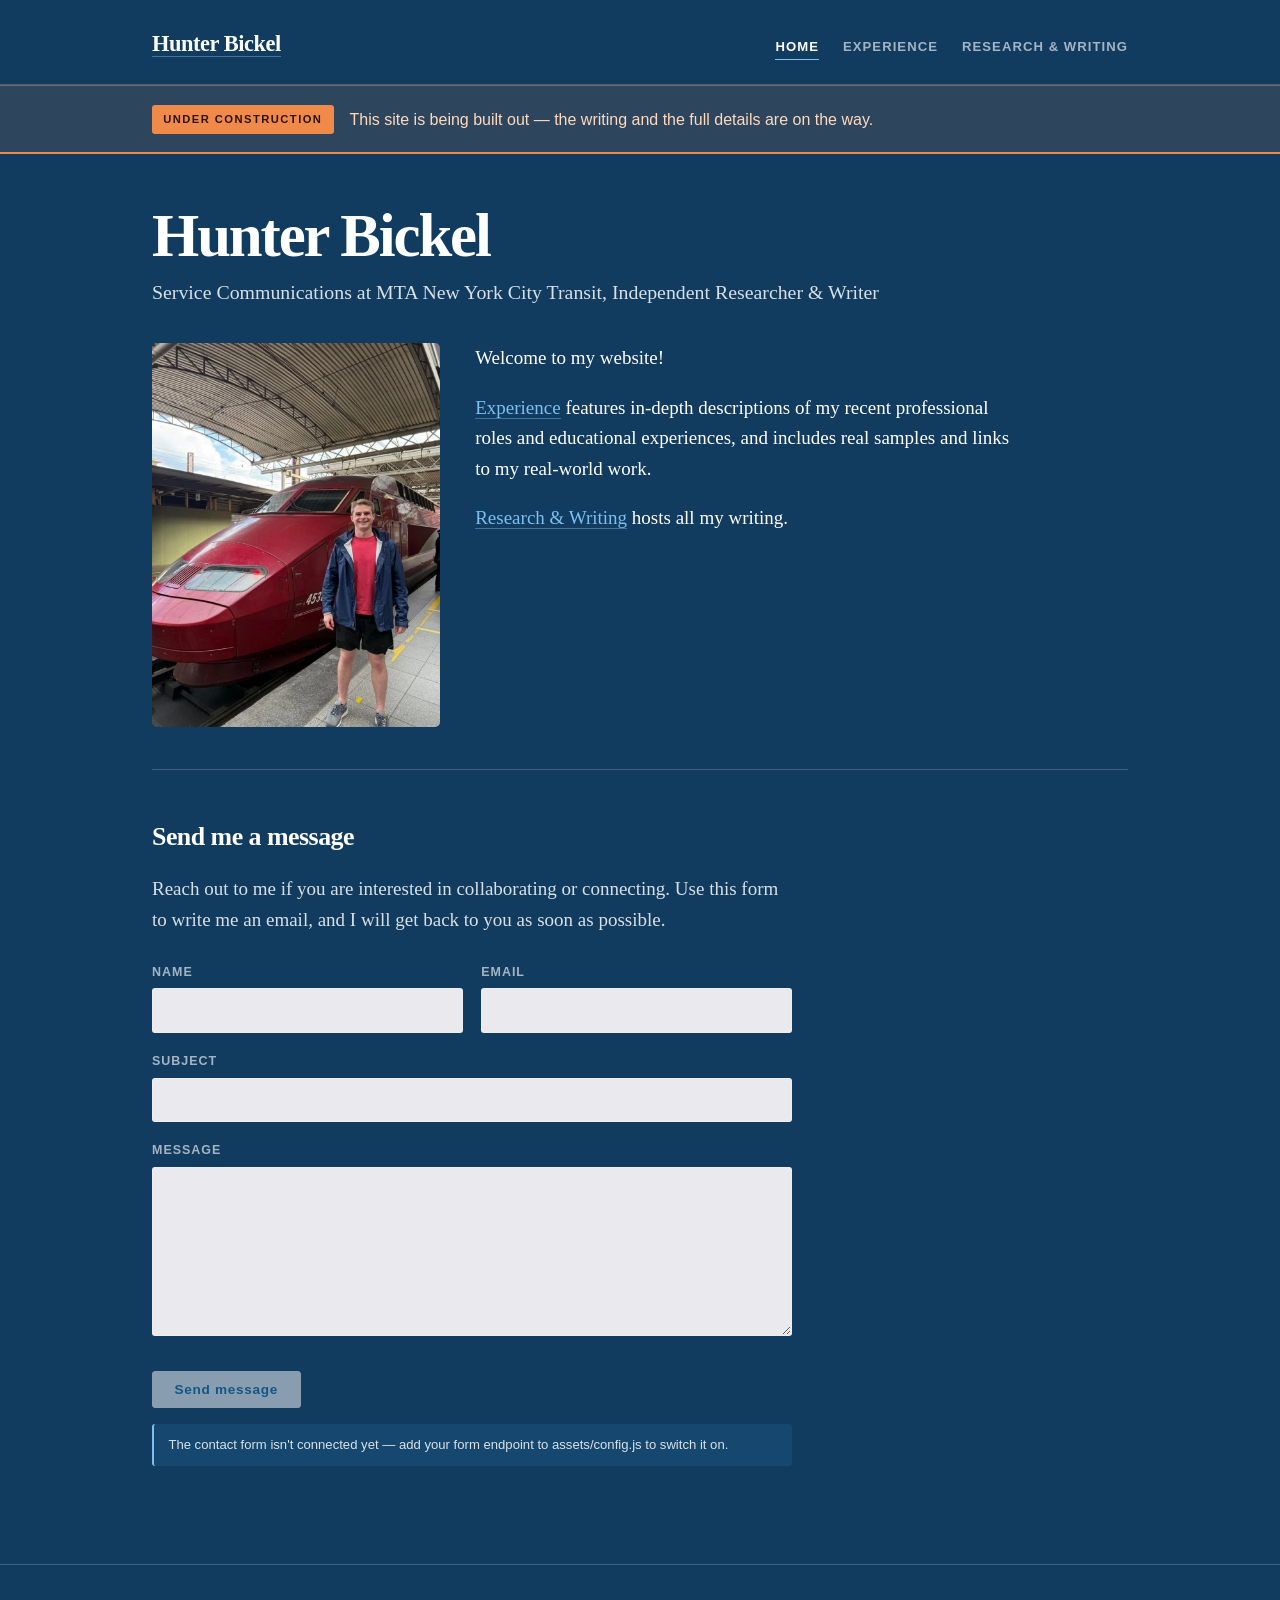
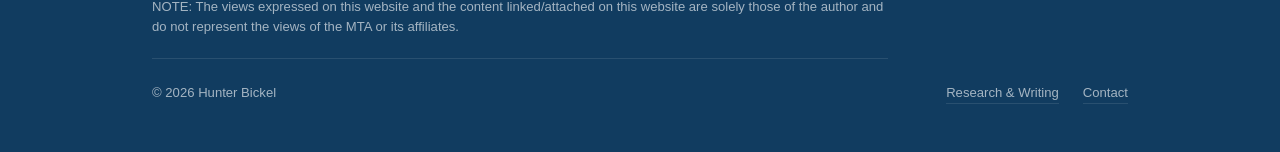
==== index.html @ 9794e2a2 "A row per filter axis The bar was one flat wrapping row with the two groups dissolved by display:con" ====
<!doctype html>
<html lang="en">
<head>
<meta charset="utf-8">
<meta name="viewport" content="width=device-width, initial-scale=1">
<meta name="robots" content="noindex, nofollow, noarchive, nosnippet, noimageindex, max-snippet:0, max-image-preview:none">
<title>Hunter Bickel</title>
<meta name="description" content="Hunter Bickel — Service Communications at MTA New York City Transit, and independent research and writing on mass transit planning and policy.">
<link rel="stylesheet" href="assets/style.css?v=c764b798">
<link rel="icon" type="image/png" sizes="32x32" href="assets/icons/favicon-32.png">
<link rel="icon" type="image/png" sizes="16x16" href="assets/icons/favicon-16.png">
<link rel="apple-touch-icon" sizes="180x180" href="assets/icons/apple-touch-icon.png">
<link rel="manifest" href="site.webmanifest">
<meta name="theme-color" content="#113c60">
</head>
<body>
<a class="skip" href="#main">Skip to content</a>

<header class="masthead">
  <div class="wrap masthead__inner">
    <p class="masthead__name"><a href="index.html">Hunter Bickel</a></p>
    <nav class="nav" aria-label="Primary">
      <a href="index.html" aria-current="page">Home</a>
      <a href="work.html">Experience</a>
      <a href="writing.html">Research &amp; Writing</a>
    </nav>
  </div>
</header>

<div class="construction" role="status">
  <div class="wrap construction__inner">
    <span class="construction__tag">Under construction</span>
    <span class="construction__msg">This site is being built out &mdash; the writing and the full details are on the way.</span>
  </div>
</div>

<main id="main">
  <div class="wrap">

    <div class="page-head">
      <h1>Hunter Bickel</h1>
      <p class="dek">Service Communications at MTA New York City Transit, Independent Researcher &amp; Writer</p>
    </div>

    <div class="about">
      <div class="about__top">
        <figure class="about__portrait">
          <img src="assets/images/about/thalys.jpg"
               alt="Hunter Bickel on a station platform beside a Thalys high-speed trainset"
               loading="lazy" decoding="async" width="900" height="1200">
        </figure>

        <div class="prose">
          <p>
            Welcome to my website!
          </p>

          <p>
            <a href="work.html">Experience</a> features in-depth descriptions of my recent
            professional roles and educational experiences, and includes real samples and
            links to my real-world work.
          </p>

          <p>
            <a href="writing.html">Research &amp; Writing</a> hosts all my writing.
          </p>
        </div>
      </div>

      <hr class="about__rule">

      <h2 id="contact">Send me a message</h2>
      <p class="prose" style="color:var(--ink-soft)">
        Reach out to me if you are interested in collaborating or connecting. Use this form
        to write me an email, and I will get back to you as soon as possible.
      </p>

      <form class="form form--paired" id="contact-form" novalidate>
        <div class="field-pair">
          <div class="field">
            <label for="cf-name">Name</label>
            <input type="text" id="cf-name" name="name" autocomplete="name" required>
          </div>
          <div class="field">
            <label for="cf-email">Email</label>
            <input type="email" id="cf-email" name="email" autocomplete="email" required>
          </div>
        </div>
        <div class="field">
          <label for="cf-subject">Subject</label>
          <input type="text" id="cf-subject" name="subject" required>
        </div>
        <div class="field">
          <label for="cf-body">Message</label>
          <textarea id="cf-body" name="message" rows="7" required></textarea>
        </div>

        <!-- honeypot: real people never fill this in -->
        <div class="hp" aria-hidden="true">
          <label for="cf-company">Company</label>
          <input type="text" id="cf-company" name="_gotcha" tabindex="-1" autocomplete="off">
        </div>

        <div class="btn-row">
          <button class="btn" type="submit" id="cf-submit">Send message</button>
        </div>

        <p class="form-status" id="cf-status" hidden></p>
      </form>
    </div>

  </div>
</main>

<footer class="footer">
  <div class="wrap">
    <p class="disclaimer">
      NOTE: The views expressed on this website and the content linked/attached on this
      website are solely those of the author and do not represent the views of the MTA or
      its affiliates.
    </p>
  </div>
  <div class="wrap footer__inner">
    <span>&copy; <span id="year">2026</span> Hunter Bickel</span>
    <span class="spacer"></span>
    <a href="writing.html">Research &amp; Writing</a>
    <a href="#contact">Contact</a>
  </div>
</footer>

<script src="assets/config.js?v=fd3c5c4c"></script>
<script src="assets/site.js?v=ba39a8e4"></script>
<script src="assets/contact.js?v=5a6a25f2"></script>
</body>
</html>
---- assets/style.css ----
/* ---------------------------------------------------------------
   Hunter Bickel — personal site
   Zero-dependency stylesheet. No external fonts or assets.

   Palette lifted from htbickel.squarespace.com:
     --navy  #113c60  siteBackgroundColor / "black"
     --blue  #1470af  darkAccent  (buttons, active states)
     --grey  #697178  accent      (strokes, secondary on light fills)
     --light #eaeaee  lightAccent (form/panel fills)
     white   #ffffff  body text and links

   The Squarespace site set headings in PT Serif; this one deliberately
   does not — the palette was adopted, the typeface was not.

   Links are white with an underline, matching the Squarespace site:
   #1470af on #113c60 is only 2.15:1, far below the 4.5:1 needed for
   body text, so the accent is used for buttons and rules instead.
   --------------------------------------------------------------- */

:root {
  /* exact values from the Squarespace theme */
  --navy:   #113c60;
  --blue:   #1470af;
  --grey:   #697178;
  --light:  #eaeaee;

  /* roles */
  --paper:      var(--navy);
  --paper-2:    #16476f;
  --ink:        #ffffff;
  --ink-soft:   rgba(255,255,255,0.84);
  --muted:      rgba(255,255,255,0.62);
  --rule:       rgba(255,255,255,0.20);
  --rule-soft:  rgba(255,255,255,0.10);
  --accent:     #7cc0ef;
  --accent-dim: var(--blue);
  --focus:      #9ad2f7;

  /* the one warm accent, used only for the construction notice */
  --warn:       #f08a4b;
  --warn-text:  #ffd9bd;

  /* links sit blue and cool to grey on hover */
  --link-hover: #aab6c2;

  --serif: "Iowan Old Style", "Palatino Linotype", Palatino, "Book Antiqua", Georgia, serif;
  --sans:  -apple-system, BlinkMacSystemFont, "Segoe UI", Roboto, Helvetica, Arial, sans-serif;
  --mono:  ui-monospace, SFMono-Regular, "SF Mono", Menlo, Consolas, monospace;

  /* Type scale. The site had drifted into six near-identical sizes doing one
     job — 0.68/0.72/0.74/0.76/0.78rem all reading as "small uppercase label",
     and 0.78/0.82/0.85/0.86/0.88rem all reading as "small grey note". These
     tokens collapse each of those into one value so new rules have something
     to reach for instead of inventing another. */
  --fs-tag:    0.70rem;   /* pills: category, coming-soon, to-write, banner */
  --fs-label:  0.78rem;   /* form labels, post dates */
  --fs-nav:    0.82rem;   /* masthead navigation */
  --fs-tab:    0.98rem;   /* section tabs and section labels */
  --fs-meta:   0.82rem;   /* captions, footer, hints, timestamps */
  --fs-ui:     0.92rem;   /* chips, org names, notices, status lines */
  --fs-ui-lg:  1rem;      /* ledes, city descriptions, banner message */

  --track-tag:   0.13em;  /* small caps need the width to stay legible */
  --track-label: 0.08em;
  --track-tab:   0.12em;

  /* 36rem measured out at 53 characters a line, under the comfortable
     60-75 range. The journal was widened to 40rem for exactly this reason
     and the articles were left behind; both now sit at ~64. */
  --measure: 40rem;
  --entry-measure: 46rem;  /* the shared right edge inside a Work/Education entry */
  --wide:    64rem;   /* page shell — 52rem left ~40% of a laptop screen empty */
}

*, *::before, *::after { box-sizing: border-box; }

html { -webkit-text-size-adjust: 100%; }

body {
  margin: 0;
  background: var(--paper);
  color: var(--ink);
  font-family: var(--serif);
  font-size: 19px;
  line-height: 1.62;
  text-rendering: optimizeLegibility;
  -webkit-font-smoothing: antialiased;
}

/* ---------- layout ---------- */

.wrap      { width: 100%; max-width: var(--wide); margin: 0 auto; padding: 0 1.5rem; }
/* --measure is the text column itself, so the reading wrapper has to add its
   own gutters on top or the padding eats into the measure — that is what left
   articles at 60 characters where the journal ran 64. */
.wrap--read{ max-width: calc(var(--measure) + 3rem); }

main { padding-bottom: 5rem; }

/* ---------- masthead ---------- */

.masthead {
  border-bottom: 1px solid var(--rule);
  background: var(--paper);
}
.masthead__inner {
  display: flex;
  flex-wrap: wrap;
  align-items: baseline;
  gap: 0.5rem 2rem;
  padding-top: 1.6rem;
  padding-bottom: 1.4rem;
}
.masthead__name {
  font-size: 1.4rem;
  font-weight: 700;
  letter-spacing: -0.02em;
  margin: 0;
  white-space: nowrap;
}
.masthead__name a { color: var(--ink); text-decoration: none; }
.masthead__name a:hover { color: var(--link-hover); }

.nav { display: flex; flex-wrap: wrap; gap: 1.5rem; margin-left: auto; }
.nav a {
  font-family: var(--sans);
  font-size: var(--fs-nav);
  font-weight: 600;
  letter-spacing: var(--track-label);
  text-transform: uppercase;
  color: var(--muted);
  text-decoration: none;
  padding-bottom: 2px;
  border-bottom: 1.5px solid transparent;
  white-space: nowrap;
}
.nav a:hover { color: var(--ink); }
.nav a[aria-current="page"] { color: var(--ink); border-bottom-color: var(--accent); }

/* ---------- under-construction notice ---------- */

/* Amber reads as a caution stripe against the navy and is the one warm
   note on the site, so the banner separates itself from the masthead. */
.construction {
  background: rgba(240, 138, 75, 0.13);
  border-top: 1px solid rgba(240, 138, 75, 0.45);
  border-bottom: 2px solid var(--warn);
}
.construction__inner {
  display: flex;
  flex-wrap: wrap;
  align-items: center;
  gap: 0.6rem 1rem;
  padding-top: 1.15rem;
  padding-bottom: 1.15rem;
}
.construction__tag {
  font-family: var(--sans);
  font-size: var(--fs-tag);
  font-weight: 700;
  letter-spacing: var(--track-tag);
  text-transform: uppercase;
  color: #2a1405;
  background: var(--warn);
  border-radius: 3px;
  padding: 0.34rem 0.7rem;
  white-space: nowrap;
}
.construction__msg {
  font-family: var(--sans);
  font-size: var(--fs-ui-lg);
  font-weight: 500;
  line-height: 1.45;
  color: var(--warn-text);
}

@media (max-width: 33rem) {
  .construction__msg { font-size: var(--fs-ui); }
}

/* ---------- page head ---------- */

.page-head { padding: 3.2rem 0 2.2rem; }
.page-head h1 {
  font-size: clamp(2.5rem, 6.5vw, 3.8rem);
  line-height: 1.02;
  letter-spacing: -0.035em;
  margin: 0 0 0.7rem;
  font-weight: 700;
}

/* Article pages sit in the narrow reading column, so their (much longer)
   titles run a size down — 3.8rem in a 34rem measure wraps to five lines. */
.wrap--read .page-head h1 {
  font-size: clamp(2rem, 5vw, 2.7rem);
  line-height: 1.08;
  letter-spacing: -0.03em;
}

/* Upright, not italic. A full sentence in italic is a lot of slant to read,
   and italic already carries the titles of works elsewhere on the site — the
   report title on Work & Education, publication names inside the articles —
   so spending it here blunted that signal. */
.page-head .dek {
  font-family: var(--serif);
  font-size: 1.24rem;
  line-height: 1.5;
  color: var(--ink-soft);
  margin: 0;
  max-width: 52rem;
}

/* ---------- about ---------- */

/* The split lasts only as long as there is text to sit beside. Running it
   down the whole page left 613px of empty column under the photograph —
   the bio is three sentences and the form is 635px tall, so the two sides
   were never going to meet. The portrait pairs with the bio; the contact
   section then has the full width to itself. */
.about__top {
  display: grid;
  grid-template-columns: 18rem 1fr;
  gap: 2.2rem;
  align-items: start;
}
.about__portrait { margin: 0; }
.about__portrait img {
  display: block;
  width: 100%;
  height: auto;
  border-radius: 5px;
  background: var(--paper-2);
}
.about__top .prose { max-width: 34rem; }
.about__top .prose p:last-child { margin-bottom: 0; }

.about__rule {
  border: 0;
  border-top: 1px solid var(--rule);
  margin: 2.6rem 0 2.2rem;
}

/* Name and email are short and belong together, so pairing them takes
   roughly a third off the height of the form. */
/* the form keeps the site's reading measure, set on .form further down */
.form--paired .field-pair {
  display: grid;
  grid-template-columns: 1fr 1fr;
  gap: 0 1.15rem;
}

@media (max-width: 44rem) {
  .about__top { grid-template-columns: 1fr; gap: 1.4rem; }
  .about__portrait { max-width: 16rem; }
  .form--paired .field-pair { grid-template-columns: 1fr; }
}

/* ---------- tabbed sections ---------- */

.tabs__list {
  display: flex;
  flex-wrap: wrap;
  gap: 0.3rem;
  margin: 0 0 2.2rem;
  padding: 0;
  border-bottom: 2px solid var(--accent);
}
.tabs__tab {
  font-family: var(--sans);
  font-size: var(--fs-tab);
  font-weight: 700;
  letter-spacing: var(--track-tab);
  text-transform: uppercase;
  color: var(--muted);
  background: rgba(255, 255, 255, 0.04);
  border: 1px solid var(--rule);
  border-bottom: 0;
  border-radius: 6px 6px 0 0;
  padding: 0.6rem 1.15rem;
  margin-bottom: -2px;      /* sit on the rule, not above it */
  cursor: pointer;
}
.tabs__tab:hover { color: var(--ink); background: rgba(255, 255, 255, 0.08); }
.tabs__tab[aria-selected="true"] {
  color: var(--navy);
  background: var(--accent);
  border-color: var(--accent);
}
.tabs__tab:focus-visible { outline: 2px solid var(--focus); outline-offset: 2px; }

/* The panel's own section label is redundant once its tab names it. */
.tabs__panel > .section-label { display: none; }

@media (max-width: 30rem) {
  .tabs__tab { font-size: var(--fs-ui); padding: 0.5rem 0.7rem; }
}


/* ---------- outbound links ---------- */

/* A link that opens a new tab should say so before it is clicked. The
   marker is hidden from assistive tech, which announces the new-tab
   behaviour separately. */
.prose a[target="_blank"]::after,
.post__body a[target="_blank"]::after,
.entry__note a[target="_blank"]::after {
  content: "\2197";
  display: inline-block;
  margin-left: 0.18em;
  font-size: 0.8em;
  line-height: 1;
  vertical-align: 0.15em;
  opacity: 0.65;
}
a.btn[target="_blank"]::after { content: none; }

/* ---------- line breaking ---------- */

/* Headings balance across their lines rather than leaving one stray word
   on the last; body text avoids a single-word final line. Both degrade to
   ordinary wrapping where unsupported, so nothing breaks. */
h1, h2, h3, h4,
.page-head h1,
.post__title, .piece__title, .entry__org, .entry__sub,
.section-label, .tabs__tab, .orglist__name, .notice__msg, .construction__msg {
  text-wrap: balance;
}

/* These fill the line rather than balancing: balance was breaking the dek
   early and splitting "Urban Planning" across lines in the entry title. */
.page-head .dek, .entry__role { text-wrap: pretty; }

p, li, figcaption,
.prose p, .post__body p, .entry__note, .entry__meta,
.piece__dek, .citycard__text, .orglist__desc, .disclaimer, .samples__caption {
  text-wrap: pretty;
}

/* A last resort for the two worst cases balance cannot help: keep short
   trailing words attached to what precedes them. */
.post__title, .piece__title { hyphens: none; }

/* ---------- typography ---------- */

h2 {
  font-size: 1.62rem;
  font-weight: 700;
  letter-spacing: -0.02em;
  margin: 2.9rem 0 1rem;
}
h3 { font-size: 1.2rem; font-weight: 700; letter-spacing: -0.01em; margin: 2.1rem 0 0.5rem; }

/* ---------- article & journal heading scale ----------
   The subsection head used to be 1.13x the body text under it, which is not
   enough to read as a heading at all. Sections now carry a rule above them,
   so the shape of a long piece is visible while scrolling, and each level
   steps clearly down from the one above.

   Scoped to prose deliberately: the bare h2 above still serves the contact
   heading on About, which should not get a rule.

   Articles and journal entries run one tag apart — an article section is h2,
   a journal section is h3 — because a journal entry's own title is an h3 at
   1.8rem and its sections have to sit below that. Same devices, own scale. */

.prose h2 {
  font-size: 2.25rem;          /* 36px — 1.89x the 19px body */
  letter-spacing: -0.03em;
  line-height: 1.14;
  margin: 3.4rem 0 1rem;
  padding-top: 1.4rem;
  border-top: 1px solid var(--rule);
}
.prose h3 {
  font-size: 1.6rem;           /* 25.6px — 1.35x body */
  letter-spacing: -0.02em;
  margin: 2.5rem 0 0.55rem;
}
.prose h4 {
  font-size: 1.3rem;           /* 20.8px, italic so it never competes */
  font-weight: 700;
  font-style: italic;
  letter-spacing: -0.01em;
  margin: 2.1rem 0 0.45rem;
}

/* A journal entry is titled by a 1.8rem .post__title inside a feed, so its
   sections have to sit under that ceiling rather than match an article's. */
.post__body h3 {
  font-size: 1.62rem;          /* 25.9px — clear of the 28.8px entry title */
  letter-spacing: -0.02em;
  margin: 3rem 0 0.8rem;
  padding-top: 1.3rem;
  border-top: 1px solid var(--rule);
}
.post__body h4 {
  font-size: 1.3rem;
  font-weight: 700;
  font-style: italic;
  letter-spacing: -0.01em;
  margin: 2.1rem 0 0.45rem;
}

/* the first head in a piece has the page furniture above it already */
.prose > h2:first-child,
.post__body > h3:first-child { margin-top: 0; padding-top: 0; border-top: 0; }

p { margin: 0 0 1.15rem; }

a { color: var(--accent); text-decoration: none; border-bottom: 1px solid rgba(124,192,239,0.42); }
a:hover { color: var(--link-hover); border-bottom-color: var(--link-hover); }

:focus-visible { outline: 2px solid var(--focus); outline-offset: 3px; border-radius: 2px; }

.prose { max-width: var(--measure); }
.prose ul, .prose ol { margin: 0 0 1.15rem; padding-left: 1.3rem; }
.prose li { margin-bottom: 0.4rem; }
.prose blockquote {
  margin: 1.6rem 0;
  padding-left: 1.1rem;
  border-left: 2px solid var(--accent);
  color: var(--ink-soft);
  font-style: italic;
}
.prose hr { border: 0; border-top: 1px solid var(--rule); margin: 2.4rem 0; }

.section-label {
  font-family: var(--sans);
  font-size: var(--fs-tab);
  font-weight: 700;
  letter-spacing: var(--track-tab);
  text-transform: uppercase;
  color: var(--accent);
  margin: 0 0 1.5rem;
  padding-bottom: 0.7rem;
  border-bottom: 2px solid var(--accent);
}


/* ---------- education entry header ---------- */

/* Fixed crest column so all three marks share a hard left edge — they are
   very different shapes (a wide wordmark, a tall photo), and without the
   fixed column the titles would step in and out. */
.entry__head {
  display: grid;
  grid-template-columns: 11rem 1fr;
  align-items: center;
  gap: 1.4rem;
  margin-bottom: 1.1rem;
  max-width: var(--entry-measure);
}
.entry__crest {
  width: 11rem;
  height: 7.2rem;
  border-radius: 5px;
  overflow: hidden;
  display: flex;
  align-items: center;
  justify-content: center;
}

/* A logo is contained and never cropped — a cropped wordmark is a broken
   one. A photograph fills its frame instead, since letterboxing it inside
   a white tile turns it into a floating thumbnail. The sources run from
   4.06:1 (SJSU) to 1:1 (Mizzou Global Programs), so one rule cannot serve both. */
.entry__crest[data-kind="logo"] { background: #fff; padding: 0.6rem; }
.entry__crest[data-kind="logo"] img {
  max-width: 100%;
  max-height: 100%;
  width: auto;
  height: auto;
  display: block;
}
.entry__crest[data-kind="photo"] { background: var(--paper-2); padding: 0; }
.entry__crest[data-kind="photo"] img {
  width: 100%;
  height: 100%;
  object-fit: cover;
  display: block;
}
.entry__head .entry__mid { min-width: 0; }
.entry__head .entry__role { font-size: 1.9rem; line-height: 1.14; margin: 0; }

/* Shares the title's serif so the two read as one block; the hierarchy
   comes from size and weight instead of a change of typeface. The meta
   line below stays sans, matching dates and tags elsewhere on the site. */
.entry__head .entry__org {
  font-family: var(--serif);
  font-size: 1.24rem;
  font-weight: 600;
  letter-spacing: -0.005em;
  color: var(--ink);
  margin: 0.25rem 0 0;
}
.entry__head .entry__meta {
  font-family: var(--sans);
  font-size: var(--fs-ui);
  color: var(--muted);
  margin: 0.16rem 0 0;
}
.entry__head .pipe {
  color: var(--rule);
  padding: 0 0.45rem;
}

@media (max-width: 34rem) {
  .entry__head { grid-template-columns: 7rem 1fr; gap: 0.9rem; }
  .entry__crest { width: 7rem; height: 4.6rem; }
  .entry__head .entry__role { font-size: 1.4rem; }
  .entry__sub { font-size: 1.2rem; }
  .entry__head .entry__org { font-size: 1rem; }
  .entry__head .entry__meta { font-size: var(--fs-meta); }
}

/* ---------- figures ---------- */

.prose figure, .post__body figure { margin: 2rem 0; }
/* Never enlarge a picture past its own pixels. A lot of these came over from
   Squarespace as narrow screenshots — the Amtrak schedules are 266px wide —
   and stretching them to fill the column turned their type to mush. Anything
   wider than the column still fills it; anything smaller sits at its true
   size, centred. */
.prose figure img, .post__body figure img,
.prose > img, .post__body > img {
  display: block;
  width: auto;
  max-width: 100%;
  height: auto;
  margin-inline: auto;
  border-radius: 3px;
  background: var(--paper-2);
}
/* Two images side by side, each captioned in its own right. Halving the
   reading measure left these two ~359px screenshots at 256px, half the size
   of every other picture in the article, so the pair steps outside the
   measure far enough to show both at close to their true size. */
.figure--pair {
  display: grid;
  grid-template-columns: repeat(2, minmax(0, 1fr));
  gap: 0.8rem 1rem;
  align-items: start;
  margin: 1.6rem 0;
  width: min(46rem, calc(100vw - 3rem));
  margin-left: 50%;
  transform: translateX(-50%);
}
.figure--pair > figure { margin: 0; }
@media (max-width: 34rem) { .figure--pair { grid-template-columns: 1fr; } }

.prose figcaption, .post__body figcaption {
  font-family: var(--sans);
  font-size: var(--fs-meta);
  line-height: 1.45;
  color: var(--muted);
  margin-top: 0.5rem;
}

/* ---------- CV / résumé entries ---------- */

.entries { margin: 0 0 3.4rem; }

.entry { padding: 1.5rem 0; border-bottom: 1px solid var(--rule-soft); }
.entry:first-of-type { padding-top: 0.3rem; }
.entry:last-child { border-bottom: 0; }

.entry__role { font-size: 1.28rem; font-weight: 700; letter-spacing: -0.015em; margin: 0; flex: 1 1 20rem; }
.entry__org {
  font-family: var(--sans);
  font-size: var(--fs-ui);
  color: var(--ink-soft);
  margin: 0.2rem 0 0.6rem;
}
.entry__org .sep { color: var(--rule); padding: 0 0.45rem; }
.entry__sub em { font-style: italic; }
.entry__note + .entry__note { margin-top: 0.85rem; }

/* The opening line of a Work entry summarises the role. It sits between
   the header and the sub-sections, so it is set apart from body copy
   without competing with the title above it. */
/* Sized so each summary sits on one line: the longer of the two runs 110
   characters, which needs the full column. Emphasis comes from weight and
   colour rather than size, so it still outranks the 1.06rem notes below
   without having to be larger than them. */
.entry__lede {
  font-family: var(--sans);
  font-size: var(--fs-ui-lg);
  font-weight: 600;
  line-height: 1.5;
  color: var(--ink);
  margin: 0 0 1.5rem;
  max-width: var(--entry-measure);
}
.entry__lede + .entry__sub { margin-top: 0; }

.entry__note {
  margin: 0;
  font-size: 1.06rem;
  line-height: 1.6;
  color: var(--ink-soft);
  max-width: 46rem;
}

.entry__note + .entry__sub em { font-style: italic; }
.entry__note + .entry__note { margin-top: 0.85rem; }

.entry__note { margin-top: 0.75rem; }

/* A title and its subtitle, so the break goes at the colon. Left to itself
   the line broke between "Better" and "Passenger", splitting the phrase; the
   full string needs about 1283px and the column is 736px, so one line was
   never on. */
.entry__sub--title .title__main { display: block; }
.entry__sub--title .title__rest { text-wrap: balance; }

.entry__sub {
  max-width: var(--entry-measure);
  font-size: 1.42rem;
  font-weight: 700;
  letter-spacing: -0.015em;
  margin: 1.9rem 0 0.7rem;
}


/* ---------- work samples ---------- */

/* Phone screenshots are tall and narrow; at full column width they would
   dominate the entry, so they are capped and sat side by side. */
/* Alert samples, grouped into labelled rows. Every screenshot lands at the
   same ~225px whatever the row holds, so a single shot does not balloon and a
   trio does not shrink — the widths below are chosen to make that true. */
/* Each row is a figure: its screenshots and the line describing them. The
   label used to sit 11px under its own images and 18px above the next row's,
   which is nowhere near enough difference to say which it belongs to. Now it
   is tight to its own and well clear of the next. */
.samplerow {
  margin: 0 0 2.6rem;
  max-width: var(--entry-measure);
}
/* the first row sat flush against the paragraph above it — 0px, where the rows
   below have 42px between them */
.entry__note + .samplerow { margin-top: 2.2rem; }
.samplerow:last-of-type { margin-bottom: 1.4rem; }

.samples {
  display: grid;
  gap: 0.85rem;
  margin: 0;
}
.samples--single { grid-template-columns: 1fr;                        max-width: 14rem; }
/* the two 4-train shots are cropped to a single alert, so they come out
   landscape where every other sample is portrait — they need the width */
.samples--wide   { grid-template-columns: 1fr;                        max-width: 24rem; }
.samples--pair   { grid-template-columns: repeat(2, minmax(0, 1fr));  max-width: 29rem; }
.samples--trio   { grid-template-columns: repeat(3, minmax(0, 1fr));  max-width: 44rem; }
.samples--one { grid-template-columns: 1fr; max-width: 30rem; }
.samples__item { margin: 0; }
.samples__item img {
  display: block;
  width: 100%;
  height: auto;
  border-radius: 5px;
  background: var(--paper-2);
}
/* Captions everywhere on the site share one voice: the sans face, small and
   muted, set directly under the image it describes. .samples__note is the
   line that covers a whole group rather than a single frame. */
.samples__item figcaption,
.samples__note {
  font-family: var(--sans);
  font-size: var(--fs-meta);
  line-height: 1.45;
  color: var(--muted);
  margin: 0.5rem 0 0;
  max-width: 30rem;
}
/* sits against its own screenshots, and reads as description rather than as a
   footnote — these lines carry the thread through the section */
.samples__note {
  margin: 0.55rem 0 0;
  font-size: 0.88rem;
  color: var(--ink-soft);
  max-width: 40rem;
  text-wrap: pretty;
}

/* the list sits between two .entry__note paragraphs and is read as part of
   the same passage, so it takes their type exactly — serif, 1.06rem */
.pillars {
  max-width: var(--entry-measure);
  margin: 0.7rem 0 1rem;
  padding-left: 1.2rem;
  font-size: 1.06rem;
  line-height: 1.6;
  color: var(--ink-soft);
}
.pillars li { margin-bottom: 0.4rem; }

@media (max-width: 44rem) {
  .samples--trio { grid-template-columns: repeat(2, minmax(0, 1fr)); max-width: 29rem; }
}
@media (max-width: 30rem) {
  .samples--trio, .samples--pair { grid-template-columns: 1fr; max-width: 14rem; }
}

/* ---------- cities visited ---------- */

.cities { margin: 0 0 0.4rem; max-width: var(--entry-measure); }

.citylist {
  list-style: none;
  display: flex;
  flex-wrap: wrap;
  gap: 0.45rem 0.5rem;
  margin: 0 0 1.1rem;
  padding: 0;
}
.citychip {
  font-family: var(--sans);
  font-size: var(--fs-ui);
  font-weight: 600;
  color: var(--ink-soft);
  background: transparent;
  border: 1px solid var(--rule);
  border-radius: 3px;
  padding: 0.36rem 0.8rem;
  cursor: pointer;
  transition: background 0.15s ease, color 0.15s ease, border-color 0.15s ease;
}
.citychip:hover { color: var(--ink); border-color: var(--accent); }
.citychip:focus-visible { outline: 2px solid var(--focus); outline-offset: 2px; }

/* only the live version marks a selection — without the script every card
   is shown, so highlighting one chip would be misleading */
.cities--live .citychip[aria-selected="true"] {
  color: var(--navy);
  background: var(--accent);
  border-color: var(--accent);
}

/* Reserve the card's height so revealing a city does not shove the rest
   of the entry down the page. */
.cities--live .cities__stage { min-height: 15rem; }

.cities__prompt {
  font-family: var(--sans);
  font-size: var(--fs-ui);
  color: var(--muted);
  margin: 0;
  padding: 0.2rem 0;
}
.cities__prompt[hidden] { display: none; }

.citycard[hidden] { display: none; }

.citycard {
  max-width: var(--entry-measure);
  display: grid;
  grid-template-columns: 16rem 1fr;
  align-items: center;
  gap: 1.4rem;
}
.citycard__fig { margin: 0; }
/* A square frame treats the landscape and portrait photos alike: each loses a
   quarter, off the sides or off the top and bottom, rather than the portrait
   ones losing half their height to a letterbox crop.

   --focus aims the crop, and only one axis of it ever bites: a square cover
   crop of a landscape photo uses the full height and trims the sides, so only
   the portrait cards (Strasbourg, Barcelona, Madrid) set a value. */
.citycard__fig img {
  display: block;
  width: 100%;
  aspect-ratio: 1 / 1;
  object-fit: cover;
  object-position: var(--focus, 50% 50%);
  border-radius: 5px;
  background: var(--paper-2);
}
.citycard__text {
  font-family: var(--sans);
  font-size: var(--fs-ui-lg);
  line-height: 1.62;
  color: var(--ink-soft);
  margin: 0;
  max-width: 30rem;
}

/* without JS the cards stack, so give them breathing room */
.cities:not(.cities--live) .citycard + .citycard { margin-top: 1.4rem; }

@media (max-width: 40rem) {
  .cities--live .cities__stage { min-height: 0; }
  .citycard { grid-template-columns: 1fr; gap: 0.9rem; }
  .citycard__fig img { max-width: 18rem; }
}


/* Agencies met on the trip. Large marks in a 3-up grid; each description
   fades in on hover or keyboard focus, with its space reserved so the grid
   never jumps. The logos are supplied on white and need the white tile —
   on the navy they would otherwise disappear. */
.orglist {
  list-style: none;
  margin: 0 0 0.4rem;
  padding: 0;
  display: grid;
  grid-template-columns: repeat(3, minmax(0, 1fr));
  gap: 1.3rem 1.1rem;
  max-width: var(--entry-measure);
}
.orglist li {
  display: flex;
  flex-direction: column;
  align-items: center;
  text-align: center;
  gap: 0.7rem;
}
.orglist li:focus { outline: none; }
.orglist__mark {
  width: 100%;
  height: 5rem;
  background: #fff;
  border-radius: 5px;
  display: flex;
  align-items: center;
  justify-content: center;
  padding: 1rem;
}
.orglist li:focus .orglist__mark { outline: 2px solid var(--focus); outline-offset: 2px; }
.orglist__mark img { max-width: 100%; max-height: 100%; display: block; }
.orglist__name {
  font-family: var(--sans);
  font-size: var(--fs-ui);
  font-weight: 600;
  line-height: 1.35;
  color: var(--ink);
}
.orglist__desc {
  font-family: var(--sans);
  font-size: var(--fs-meta);
  line-height: 1.45;
  color: var(--muted);
  min-height: 2.9em;          /* reserved, so revealing it shifts nothing */
  margin-top: -0.25rem;
  opacity: 0;
  transition: opacity 0.18s ease;
}
.orglist li:hover .orglist__desc,
.orglist li:focus .orglist__desc,
.orglist li:focus-within .orglist__desc { opacity: 1; }

/* Touch screens have no hover, and narrow ones have no room for the
   reserved space — show every description outright instead of hiding it. */
@media (hover: none), (pointer: coarse), (max-width: 40rem) {
  .orglist__desc { opacity: 1; min-height: 0; margin-top: 0; }
}
@media (prefers-reduced-motion: reduce) {
  .orglist__desc { transition: none; }
}

@media (max-width: 34rem) {
  .orglist { grid-template-columns: repeat(2, minmax(0, 1fr)); gap: 1.3rem 1rem; }
  .orglist__mark { height: 5.4rem; padding: 0.75rem; }
}

.entry .notice { margin-top: 1.1rem; }

/* Lists inside an entry are read as part of the surrounding passage, so they
   take the same type as .entry__note rather than a size of their own. This
   rule outranks .pillars on specificity, so the size has to agree here. */
.entry ul { margin: 0; padding-left: 1.2rem; font-size: 1.06rem; }
.entry li { margin-bottom: 0.35rem; color: var(--ink-soft); }

/* ---------- copy still to be written ---------- */

/* Marks a passage waiting on Hunter's own words. Deliberately conspicuous:
   a placeholder that blends in is a placeholder that ships. */
.todo {
  color: var(--muted);
  font-style: italic;
  border-left: 2px dashed var(--rule);
  padding-left: 0.85rem;
}
.todo::before {
  content: "To write";
  display: block;
  font-family: var(--sans);
  font-style: normal;
  font-size: var(--fs-tag);
  font-weight: 700;
  letter-spacing: var(--track-tag);
  text-transform: uppercase;
  color: var(--warn);
  margin-bottom: 0.15rem;
}
.citycard__text.todo { border-left-width: 2px; }

/* ---------- the writing stream ---------- */

/* One pool of pieces on two axes. A series folds into a single collection
   card while nothing is filtered; applying a filter breaks it open, because
   topics cross series boundaries — High-Speed Rail has pieces both inside the
   Europe series and outside it, so an opaque container would hide half the
   answer. writing.js owns that toggle. */

.stream { max-width: var(--entry-measure); }

/* A class that sets `display` outranks the user-agent `[hidden]` rule, so each
   of these needs saying explicitly — the same trap .citycard hit. Without it
   writing.js marks a row hidden and the row carries on rendering. */
.pc[hidden],
.coll[hidden],
.filters[hidden],
.stream__empty[hidden] { display: none; }

/* A row per axis, label in its own column. The two groups used to be
   display:contents inside one wrapping flex row, which meant a topic that
   ran past the width wrapped to the left margin and sat under the SERIES
   label — reading as a second series. Giving each axis its own grid row
   keeps a chip under its own heading no matter how many topics there are. */
.filters {
  display: grid;
  grid-template-columns: auto minmax(0, 1fr);
  align-items: baseline;
  row-gap: 0.5rem;
  column-gap: 0.6rem;
  margin: 0 0 1.6rem;
  padding-bottom: 1.1rem;
  border-bottom: 1px solid var(--rule-soft);
}
.filters__lbl {
  font-family: var(--sans);
  font-size: var(--fs-tag);
  font-weight: 700;
  letter-spacing: var(--track-tag);
  text-transform: uppercase;
  color: var(--muted);
  grid-column: 1;
  padding-top: 0.3rem;
}
.filters__series, .filters__topics {
  display: flex;
  flex-wrap: wrap;
  gap: 0.38rem;
  grid-column: 2;
}

.chip {
  font-family: var(--sans);
  font-size: 0.78rem;
  font-weight: 600;
  color: var(--muted);
  background: transparent;
  border: 1px solid var(--rule);
  border-radius: 3px;
  padding: 0.3rem 0.64rem;
  cursor: pointer;
  white-space: nowrap;
  transition: color 0.15s ease, border-color 0.15s ease, background 0.15s ease;
}
.chip:hover { color: var(--ink); border-color: var(--accent); }
.chip:focus-visible { outline: 2px solid var(--focus); outline-offset: 2px; }
.chip--on { background: var(--accent); color: var(--navy); border-color: var(--accent); }
.chip--all { grid-column: 2; justify-self: start; }

/* ---- a piece ---- */

.pc {
  display: flex;
  gap: 1.2rem;
  align-items: flex-start;
  padding: 1.4rem 0;
  border-bottom: 1px solid var(--rule-soft);
}
.pc__body { flex: 1 1 auto; min-width: 0; }
.pc__shot {
  flex: 0 0 7rem;
  width: 7rem;
  aspect-ratio: 1;
  border-radius: 5px;
  background: var(--paper-2) center / cover no-repeat;
}
.pc__shot--none {
  background: linear-gradient(145deg, rgba(124,192,239,0.15), rgba(124,192,239,0.03));
  border: 1px solid rgba(124,192,239,0.26);
  display: flex;
  align-items: flex-end;
  padding: 0.55rem;
}
.pc__shot--none i { display: block; height: 2px; width: 2rem; background: var(--accent); opacity: 0.75; }

.pc__meta {
  display: flex;
  flex-wrap: wrap;
  align-items: center;
  gap: 0.35rem;
  margin: 0 0 0.35rem;
  font-family: var(--sans);
  font-size: 0.76rem;
  color: var(--muted);
}
.pc__meta--b { margin: 0.45rem 0 0; }
.pc__kind, .coll__kind {
  font-family: var(--sans);
  font-size: var(--fs-tag);
  font-weight: 700;
  letter-spacing: var(--track-tag);
  text-transform: uppercase;
  color: var(--accent);
  border: 1px solid rgba(124,192,239,0.45);
  border-radius: 2px;
  padding: 0.06rem 0.36rem;
  white-space: nowrap;
}
.coll__kind { color: var(--navy); background: var(--accent); border-color: var(--accent); }
.pc__src {
  font-family: var(--sans);
  font-size: var(--fs-tag);
  font-weight: 700;
  letter-spacing: var(--track-tag);
  text-transform: uppercase;
  color: var(--muted);
  border: 1px solid var(--rule);
  border-radius: 3px;
  padding: 0.06rem 0.38rem;
  white-space: nowrap;
}
.pc__soon {
  font-family: var(--sans);
  font-size: 0.62rem;
  font-weight: 700;
  letter-spacing: 0.11em;
  text-transform: uppercase;
  color: var(--navy);
  background: var(--accent);
  border-radius: 2px;
  padding: 0.07rem 0.32rem;
  white-space: nowrap;
}
.pc__len { font-family: var(--mono); font-size: 0.7rem; opacity: 0.68;
  font-variant-numeric: tabular-nums; }
.topic {
  font-family: var(--sans);
  font-size: 0.66rem;
  letter-spacing: 0.05em;
  color: var(--muted);
  border: 1px solid var(--rule-soft);
  border-radius: 9px;
  padding: 0.05rem 0.48rem;
  white-space: nowrap;
}

.pc__title {
  font-size: 1.14rem;
  line-height: 1.24;
  letter-spacing: -0.014em;
  font-weight: 700;
  margin: 0 0 0.3rem;
}
.pc__title a { color: var(--accent); border-bottom: 0; }
.pc__title a:hover { color: var(--link-hover); }
.pc__dek {
  margin: 0;
  font-family: var(--sans);
  font-size: 0.9rem;
  line-height: 1.55;
  color: var(--ink-soft);
}


/* ---- a series, folded ---- */

/* A series names one piece its capstone — for Europe Work Study, the report
   the other three fed into. That piece gets the card's picture and its own
   block; the rest become a short list beneath, named as what they are rather
   than measured in words. A series with no capstone falls back to an even
   list, which is what this was before. */
.coll {
  border: 1px solid rgba(124,192,239,0.32);
  border-radius: 7px;
  background: rgba(124,192,239,0.06);
  padding: 1.3rem 1.4rem 1.2rem;
  margin: 1.4rem 0;
}
.coll__head { margin-bottom: 1.1rem; }
.coll__title {
  font-size: 1.42rem;
  line-height: 1.16;
  letter-spacing: -0.02em;
  font-weight: 700;
  margin: 0 0 0.35rem;
}

/* the capstone */
.coll__cap {
  display: grid;
  grid-template-columns: 11rem 1fr;
  gap: 1.2rem;
  align-items: center;
  padding: 1.1rem;
  border: 1px solid rgba(124,192,239,0.26);
  border-radius: 5px;
  background: rgba(124,192,239,0.07);
}
.coll__cap-shot {
  aspect-ratio: 4 / 3;
  border-radius: 4px;
  background: var(--paper-2) center / cover no-repeat;
}
.coll__cap-title {
  font-size: 1.16rem;
  line-height: 1.22;
  letter-spacing: -0.015em;
  font-weight: 700;
  margin: 0 0 0.3rem;
}
.coll__cap-title a { color: var(--accent); border-bottom: 0; }
.coll__cap-title a:hover { color: var(--link-hover); }

.coll__sublabel {
  font-family: var(--sans);
  font-size: var(--fs-tag);
  font-weight: 700;
  letter-spacing: var(--track-tag);
  text-transform: uppercase;
  color: var(--muted);
  margin: 1.2rem 0 0.4rem;
}
.coll__list {
  list-style: none;
  margin: 0;
  padding: 0;
  border-top: 1px solid rgba(124,192,239,0.22);
}
.coll__list li {
  display: flex;
  justify-content: space-between;
  gap: 1rem;
  align-items: baseline;
  padding: 0.45rem 0;
  border-bottom: 1px solid rgba(124,192,239,0.13);
  font-family: var(--sans);
  font-size: 0.88rem;
}
.coll__list li:last-child { border-bottom: 0; }
.coll__list a { color: var(--ink-soft); border-bottom: 0; }
.coll__list a:hover { color: var(--accent); }
.coll__list span {
  font-family: var(--sans);
  font-size: var(--fs-tag);
  font-weight: 700;
  letter-spacing: var(--track-tag);
  text-transform: uppercase;
  color: var(--muted);
  white-space: nowrap;
}

.stream__empty {
  font-family: var(--sans);
  font-size: 0.9rem;
  color: var(--muted);
  padding: 1.6rem 0;
}

@media (max-width: 40rem) {
  .coll__cap { grid-template-columns: 1fr; }
  .pc { flex-direction: column-reverse; }
  .pc__shot { width: 100%; flex: none; aspect-ratio: 16 / 9; margin-bottom: 0.2rem; }
  /* narrow: the label sits above its own chips rather than beside them */
  .filters { grid-template-columns: minmax(0, 1fr); }
  .filters__lbl { grid-column: 1; padding-top: 0.3rem; }
  .filters__series, .filters__topics { grid-column: 1; }
  .chip--all { grid-column: 1; }
}

/* ---------- what's being written now ---------- */

/* Sits above the tabs rather than inside one, so it speaks for the whole page.
   Accent rather than the warm tone: --warn is spoken for by the construction
   banner at the top of every page, and two warm things that close together
   start competing. */
.nowline {
  display: flex;
  flex-wrap: wrap;
  align-items: baseline;
  gap: 0.6rem;
  max-width: var(--entry-measure);
  margin: 0 0 1.5rem;
  padding-bottom: 1rem;
  border-bottom: 1px solid var(--rule-soft);
}
.nowline__label {
  font-family: var(--sans);
  font-size: var(--fs-tag);
  font-weight: 700;
  letter-spacing: var(--track-tag);
  text-transform: uppercase;
  color: var(--accent);
  white-space: nowrap;
}
.nowline__title {
  font-size: 1.02rem;
  color: var(--ink-soft);
  text-wrap: pretty;
}

@media (max-width: 30rem) {
  .nowline { gap: 0.25rem; }
  .nowline__label { flex-basis: 100%; }
}

/* ---------- coming-soon notice ---------- */

/* Blue rather than the amber of the site-wide construction banner: this
   says "this one piece isn't written yet", not "the site is unfinished". */
.notice {
  display: flex;
  flex-wrap: wrap;
  align-items: center;
  gap: 0.5rem 0.8rem;
  background: rgba(124, 192, 239, 0.10);
  border: 1px solid rgba(124, 192, 239, 0.38);
  border-left: 3px solid var(--accent);
  border-radius: 4px;
  padding: 0.85rem 1.05rem;
  margin: 1.1rem 0 0;
  max-width: 44rem;
}
.notice__tag {
  font-family: var(--sans);
  font-size: var(--fs-tag);
  font-weight: 700;
  letter-spacing: var(--track-tag);
  text-transform: uppercase;
  color: var(--navy);
  background: var(--accent);
  border-radius: 3px;
  padding: 0.24rem 0.55rem;
  white-space: nowrap;
}
.notice__msg {
  font-family: var(--sans);
  font-size: var(--fs-ui);
  line-height: 1.5;
  color: var(--ink-soft);
  flex: 1 1 16rem;
}

/* on an article page it sits under the headline, so give it more room */
.notice--page { margin: 0 0 2.2rem; }

/* ---------- article listing ---------- */

.piece { padding: 1.6rem 0; border-bottom: 1px solid var(--rule-soft); }
.piece:last-child { border-bottom: 0; }
.piece__title { font-size: 1.3rem; font-weight: 700; letter-spacing: -0.015em; margin: 0 0 0.35rem; }
.piece__title a { color: var(--ink); border-bottom: 0; }
.piece__title a:hover { color: var(--link-hover); }
.piece__meta {
  font-family: var(--sans);
  font-size: var(--fs-meta);
  letter-spacing: 0.04em;
  color: var(--muted);
  margin: 0 0 0.5rem;
  display: flex;
  flex-wrap: wrap;
  align-items: center;
  gap: 0.5rem;
}
.piece__dek { margin: 0; font-size: 0.98rem; color: var(--ink-soft); max-width: 44rem; }

/* Publication venue and date each get their own slot, so a piece never
   shows one in the space where another shows the other. */
.piece__where {
  font-family: var(--sans);
  font-size: var(--fs-tag);
  font-weight: 700;
  letter-spacing: var(--track-tag);
  text-transform: uppercase;
  color: var(--muted);
  border: 1px solid var(--rule);
  border-radius: 3px;
  padding: 0.12rem 0.45rem;
  white-space: nowrap;
}
.piece__when {
  font-family: var(--sans);
  font-size: var(--fs-meta);
  color: var(--muted);
}


.tag {
  font-family: var(--sans);
  font-size: var(--fs-tag);
  font-weight: 700;
  letter-spacing: var(--track-tag);
  text-transform: uppercase;
  color: var(--accent);
  border: 1px solid var(--rule);
  border-radius: 2px;
  padding: 0.12rem 0.42rem;
}
.tag--soon { color: var(--muted); }

/* ---------- journal feed (Pedestrian Observations style) ---------- */

.journal { border-top: 1px solid var(--rule); }

.post {
  display: grid;
  grid-template-columns: 10rem 1fr;
  gap: 2rem;
  max-width: 56rem;
  padding: 2.6rem 0;
  border-bottom: 1px solid var(--rule-soft);
}
/* the date follows the entry down a long scroll */
.post__rail .post__date { position: sticky; top: 1.5rem; margin: 0.35rem 0 0; }
.post__main { min-width: 0; max-width: 40rem; }
/* articles and journal entries share the measure now; nothing to override */
.post:last-child { border-bottom: 0; }

.post__date {
  font-family: var(--sans);
  font-size: var(--fs-label);
  letter-spacing: var(--track-label);
  text-transform: uppercase;
  color: var(--muted);
  margin: 0 0 0.45rem;
}
.post__title {
  font-size: 1.8rem;
  line-height: 1.12;
  letter-spacing: -0.028em;
  font-weight: 700;
  margin: 0 0 0.9rem;
}
.post__title a { color: var(--ink); border-bottom: 0; }
.post__title a:hover { color: var(--link-hover); }
.post__body > *:last-child { margin-bottom: 0; }
.post__tags { display: flex; flex-wrap: wrap; gap: 0.4rem; margin-top: 1.2rem; }

.feed-status {
  font-family: var(--sans);
  font-size: var(--fs-ui);
  color: var(--muted);
  padding: 2.5rem 0;
}

/* ---------- forms ---------- */

.form { max-width: var(--measure); margin-top: 1.6rem; }
.field { margin-bottom: 1.15rem; }
.field label {
  display: block;
  font-family: var(--sans);
  font-size: var(--fs-label);
  font-weight: 600;
  letter-spacing: var(--track-label);
  text-transform: uppercase;
  color: var(--muted);
  margin-bottom: 0.4rem;
}
.field input, .field textarea, .field select {
  width: 100%;
  font-family: var(--sans);
  font-size: 0.97rem;
  line-height: 1.5;
  color: var(--navy);
  background: var(--light);
  border: 1px solid var(--rule);
  border-radius: 3px;
  padding: 0.6rem 0.7rem;
}
.field textarea { resize: vertical; min-height: 9rem; font-family: var(--mono); font-size: 0.88rem; }
.field input:focus, .field textarea:focus { border-color: var(--blue); outline: 2px solid var(--focus); outline-offset: 1px; }
.field .hint {
  font-family: var(--sans);
  font-size: var(--fs-meta);
  color: var(--muted);
  margin: 0.35rem 0 0;
  text-transform: none;
  letter-spacing: 0;
  font-weight: 400;
}

.btn {
  font-family: var(--sans);
  font-size: 0.85rem;
  font-weight: 600;
  letter-spacing: 0.05em;
  color: var(--blue);
  background: #ffffff;
  border: 1px solid #ffffff;
  border-radius: 3px;
  padding: 0.6rem 1.35rem;
  cursor: pointer;
}
.btn:hover { background: var(--accent); border-color: var(--accent); color: var(--navy); }
.btn[disabled] { opacity: 0.5; cursor: not-allowed; }
.btn--ghost { background: transparent; color: var(--accent); border-color: rgba(124,192,239,0.45); }
.btn--ghost:hover { background: var(--accent); color: var(--navy); border-color: var(--accent); }

.btn-row { display: flex; flex-wrap: wrap; gap: 0.7rem; align-items: center; margin: 1.6rem 0 0; }

/* the button styles are written for <button>; an <a> also carries the
   underline every link on this site gets, which has to come off */
a.btn {
  display: inline-block;
  text-decoration: none;
  border-bottom: 1px solid #ffffff;
  line-height: 1.35;
}
a.btn:hover { border-bottom-color: var(--accent); }
.btn--wide { padding: 0.75rem 1.5rem; font-size: var(--fs-ui); }

/* An outbound-article button, matching the back link: accent fill, cooling
   to grey on hover. Kept separate from .btn so the contact and admin
   buttons keep their white primary treatment. */
.btn--accent {
  color: var(--navy);
  background: var(--accent);
  border-color: var(--accent);
}
a.btn--accent { border-bottom-color: var(--accent); }
.btn--accent:hover {
  color: var(--navy);
  background: var(--link-hover);
  border-color: var(--link-hover);
}
a.btn--accent:hover { border-bottom-color: var(--link-hover); }

.form-status {
  font-family: var(--sans);
  font-size: var(--fs-meta);
  line-height: 1.5;
  margin-top: 1rem;
  padding: 0.7rem 0.9rem;
  border-radius: 3px;
  border-left: 2px solid var(--muted);
  background: var(--paper-2);
  color: var(--ink-soft);
}
.form-status[data-tone="ok"]  { border-left-color: #3f8f5f; }
.form-status[data-tone="err"] { border-left-color: var(--accent); }
.form-status[hidden] { display: none; }

/* honeypot — must stay visually and programmatically hidden */
.hp { position: absolute; left: -9999px; width: 1px; height: 1px; overflow: hidden; }

/* ---------- footer ---------- */

.footer {
  border-top: 1px solid var(--rule);
  padding: 2rem 0 3rem;
  font-family: var(--sans);
  font-size: var(--fs-meta);
  color: var(--muted);
}
.disclaimer {
  max-width: 46rem;
  margin: 0 0 1.4rem;
  padding-bottom: 1.3rem;
  border-bottom: 1px solid var(--rule-soft);
  font-family: var(--sans);
  font-size: var(--fs-meta);
  line-height: 1.55;
  color: var(--muted);
}

.footer__inner { display: flex; flex-wrap: wrap; gap: 0.6rem 1.5rem; align-items: center; }
.footer a { color: var(--muted); border-bottom-color: var(--rule-soft); }
.footer a:hover { color: var(--link-hover); }
.footer .spacer { margin-left: auto; }

/* ---------- misc ---------- */

.back-link {
  font-family: var(--sans);
  font-size: var(--fs-meta);
  font-weight: 600;
  letter-spacing: 0.03em;
  color: var(--navy);
  background: var(--accent);
  border: 1px solid var(--accent);
  border-radius: 4px;
  display: inline-flex;
  align-items: center;
  gap: 0.4rem;
  padding: 0.4rem 0.8rem;
  margin-bottom: 1.7rem;
}
.back-link:hover {
  color: var(--navy);
  background: var(--link-hover);
  border-color: var(--link-hover);
}
.back-link .arrow { font-size: 1.05em; line-height: 1; }

.skip {
  position: absolute; left: -9999px;
  background: var(--accent); color: #fff;
  padding: 0.6rem 1rem; z-index: 10; font-family: var(--sans); font-size: 0.85rem;
}
.skip:focus { left: 1rem; top: 1rem; }

@media (max-width: 46rem) {
  .post { grid-template-columns: 1fr; gap: 0.5rem; }
  .post__rail .post__date { position: static; }
}

/* Safari on iOS zooms the page when you tap a field whose text is under
   16px, which throws the contact form off-screen. Desktop keeps its size. */
@media (max-width: 44rem) {
  .field input, .field textarea, .field select { font-size: 16px; }
}

@media (max-width: 33rem) {
  body { font-size: 18px; }
  .masthead__inner { padding-top: 1.2rem; }
  .nav { margin-left: 0; gap: 1.1rem; width: 100%; }
  .page-head { padding: 2.2rem 0 1.6rem; }
}
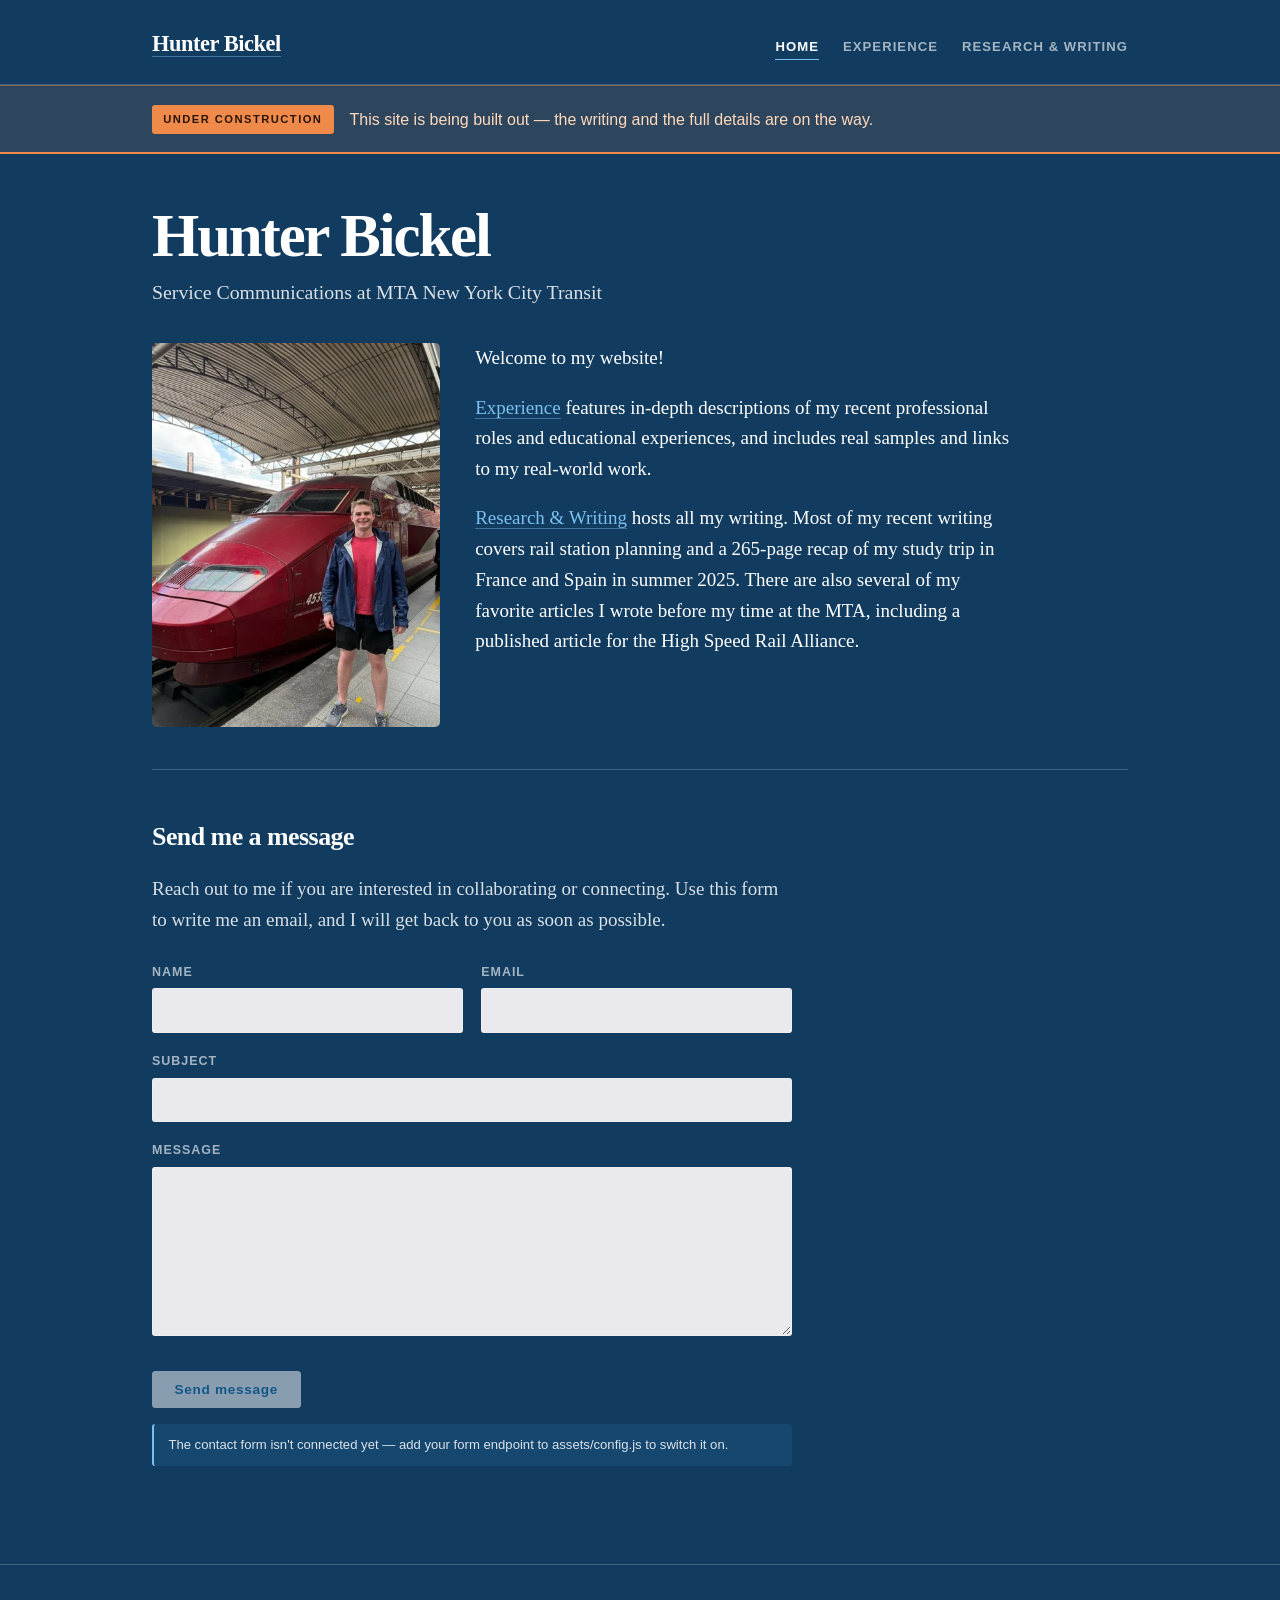
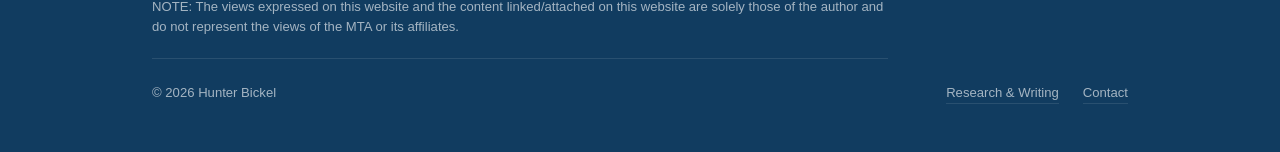
==== commit 11f31ead: "Hunter's homepage copy Drop the trailing occupation from the dek, and his own, fuller blurb for Rese" ====
--- a/index.html
+++ b/index.html
@@ -3,10 +3,16 @@
 <head>
 <meta charset="utf-8">
 <meta name="viewport" content="width=device-width, initial-scale=1">
+<!-- GitHub Pages serves HTML with cache-control: max-age=600 and that cannot be
+     changed. Without this, for ten minutes after a push the browser keeps the old
+     page, which still points at the previous ?v= asset URLs it also has cached —
+     so a change looks like it did not deploy. Revalidating is cheap: the server
+     answers 304 when nothing changed. Fingerprinted assets stay fully cached. -->
+<meta http-equiv="Cache-Control" content="no-cache">
 <meta name="robots" content="noindex, nofollow, noarchive, nosnippet, noimageindex, max-snippet:0, max-image-preview:none">
 <title>Hunter Bickel</title>
 <meta name="description" content="Hunter Bickel — Service Communications at MTA New York City Transit, and independent research and writing on mass transit planning and policy.">
-<link rel="stylesheet" href="assets/style.css?v=c764b798">
+<link rel="stylesheet" href="assets/style.css?v=60830939">
 <link rel="icon" type="image/png" sizes="32x32" href="assets/icons/favicon-32.png">
 <link rel="icon" type="image/png" sizes="16x16" href="assets/icons/favicon-16.png">
 <link rel="apple-touch-icon" sizes="180x180" href="assets/icons/apple-touch-icon.png">
@@ -39,7 +45,7 @@
 
     <div class="page-head">
       <h1>Hunter Bickel</h1>
-      <p class="dek">Service Communications at MTA New York City Transit, Independent Researcher &amp; Writer</p>
+      <p class="dek">Service Communications at MTA New York City Transit</p>
     </div>
 
     <div class="about">
@@ -62,7 +68,11 @@
           </p>
 
           <p>
-            <a href="writing.html">Research &amp; Writing</a> hosts all my writing.
+            <a href="writing.html">Research &amp; Writing</a> hosts all my writing. Most of my
+            recent writing covers rail station planning and a 265-page recap of my study trip
+            in France and Spain in summer 2025. There are also several of my favorite articles
+            I wrote before my time at the MTA, including a published article for the High Speed
+            Rail Alliance.
           </p>
         </div>
       </div>
--- a/assets/style.css
+++ b/assets/style.css
@@ -478,6 +478,25 @@
   height: 100%;
   object-fit: cover;
   display: block;
+}
+
+/* No logo on file yet. Same frame as a real crest so the titles stay in one
+   column, but deliberately not a blank white tile — that reads as an image
+   that failed. Borrows the placeholder treatment already used for a piece
+   with no cover image on Research & Writing. */
+.entry__crest[data-kind="none"] {
+  background: linear-gradient(145deg, rgba(124,192,239,0.15), rgba(124,192,239,0.03));
+  border: 1px solid rgba(124,192,239,0.26);
+  align-items: flex-end;
+  justify-content: flex-start;
+  padding: 0.7rem;
+}
+.entry__crest[data-kind="none"] i {
+  display: block;
+  height: 2px;
+  width: 2.4rem;
+  background: var(--accent);
+  opacity: 0.75;
 }
 .entry__head .entry__mid { min-width: 0; }
 .entry__head .entry__role { font-size: 1.9rem; line-height: 1.14; margin: 0; }
@@ -988,6 +1007,23 @@
   align-items: flex-end;
   padding: 0.55rem;
 }
+/* A logo in a shot tile, not a photograph. Same reasoning as the education
+   crests: cover would crop a wordmark, and a cropped wordmark is a broken
+   one. Contained on white instead, so it survives both the square row tile
+   and the 4:3 capstone tile in the collection card.
+
+   Doubled class on purpose. .coll__cap-shot sets `background` as a shorthand
+   and is declared further down this file, so at equal specificity it would
+   win on source order and put cover back. */
+.pc__shot.pc__shot--logo,
+.coll__cap-shot.coll__cap-shot--logo {
+  background-color: #fff;
+  background-size: contain;
+  background-position: center;
+  background-repeat: no-repeat;
+  border: 1px solid var(--rule);
+}
+.pc__shot.pc__shot--logo { padding: 0; }
 .pc__shot--none i { display: block; height: 2px; width: 2rem; background: var(--accent); opacity: 0.75; }
 
 .pc__meta {
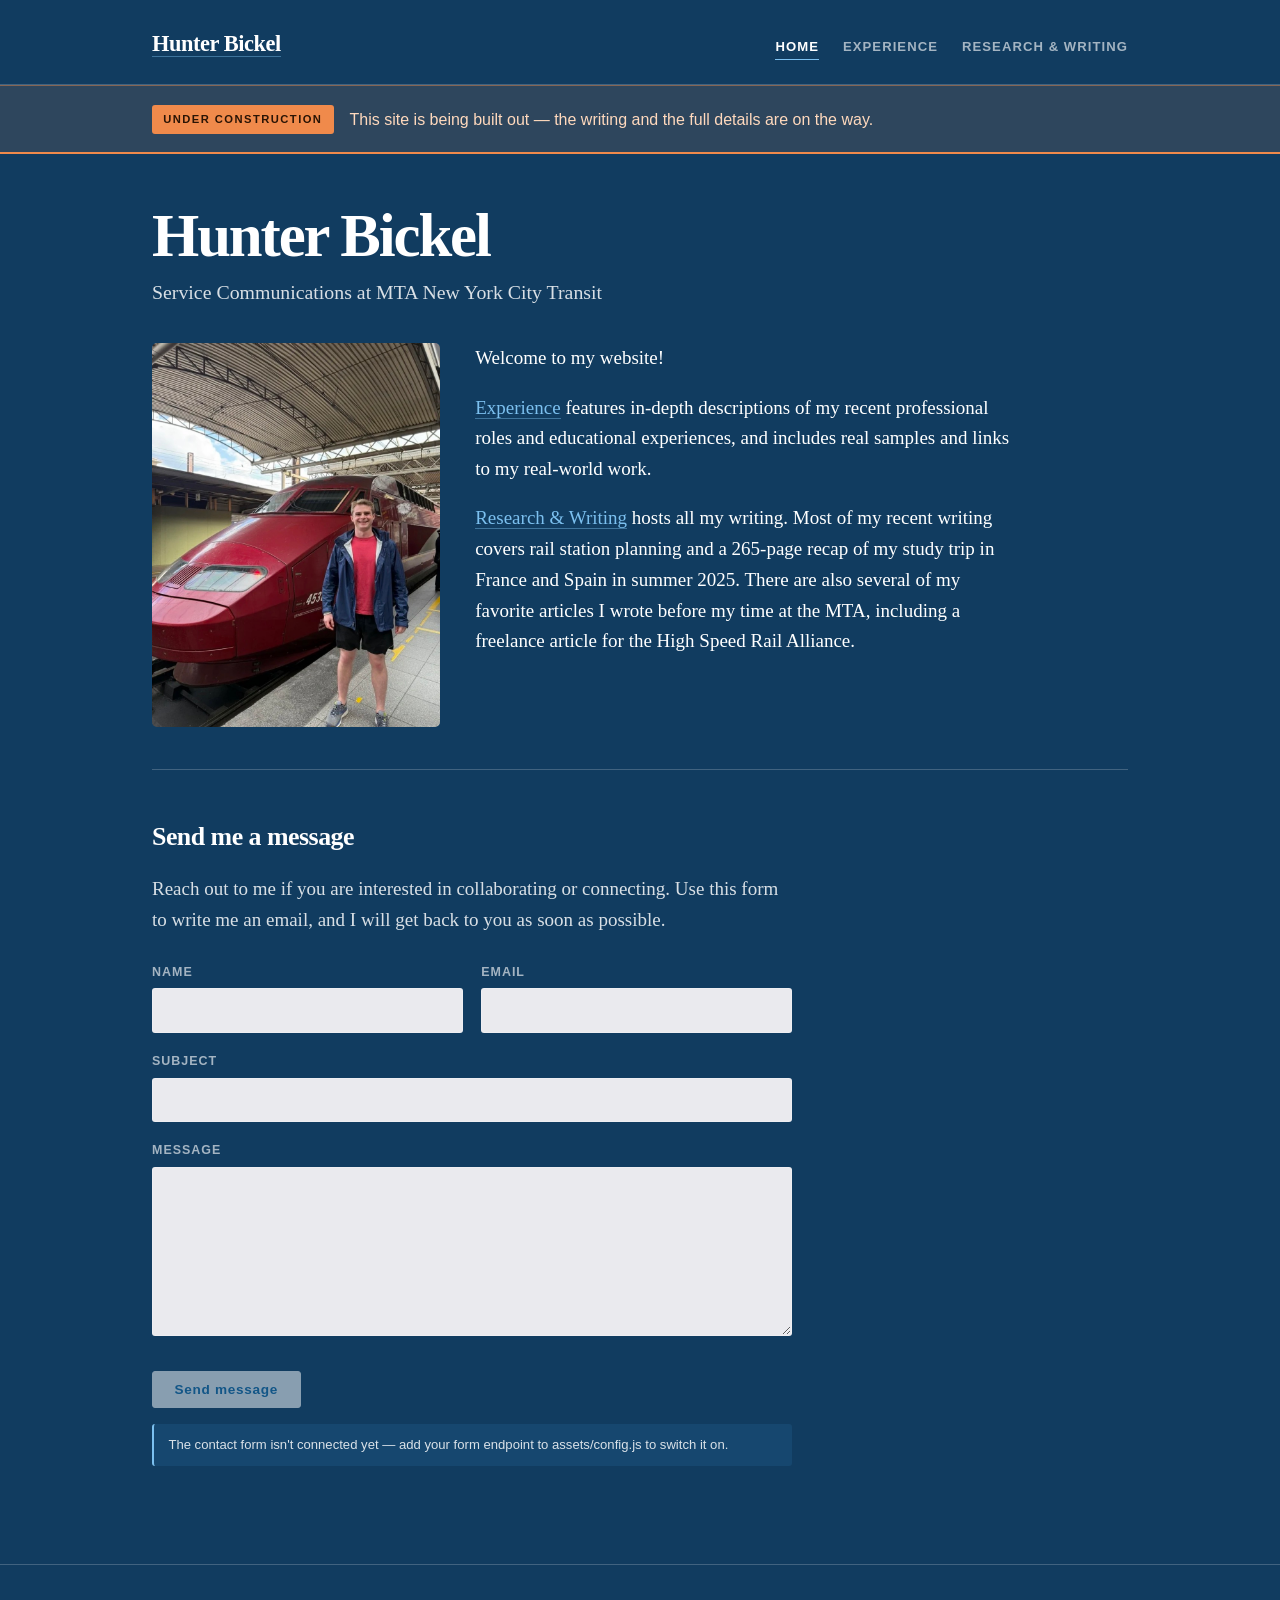
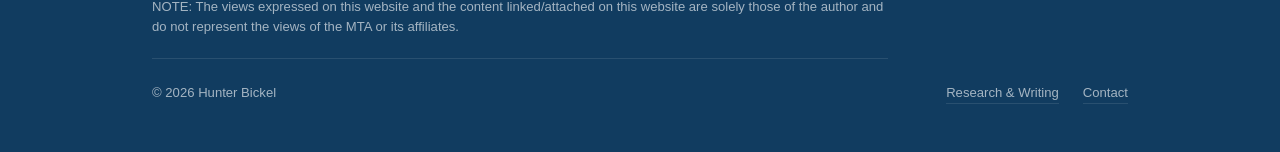
==== commit 927e503d: "Freelance, not published, for the HSRA piece Matches how it is already filed on Research & Writing. " ====
--- a/index.html
+++ b/index.html
@@ -12,7 +12,7 @@
 <meta name="robots" content="noindex, nofollow, noarchive, nosnippet, noimageindex, max-snippet:0, max-image-preview:none">
 <title>Hunter Bickel</title>
 <meta name="description" content="Hunter Bickel — Service Communications at MTA New York City Transit, and independent research and writing on mass transit planning and policy.">
-<link rel="stylesheet" href="assets/style.css?v=60830939">
+<link rel="stylesheet" href="assets/style.css?v=282a894c">
 <link rel="icon" type="image/png" sizes="32x32" href="assets/icons/favicon-32.png">
 <link rel="icon" type="image/png" sizes="16x16" href="assets/icons/favicon-16.png">
 <link rel="apple-touch-icon" sizes="180x180" href="assets/icons/apple-touch-icon.png">
@@ -71,7 +71,7 @@
             <a href="writing.html">Research &amp; Writing</a> hosts all my writing. Most of my
             recent writing covers rail station planning and a 265-page recap of my study trip
             in France and Spain in summer 2025. There are also several of my favorite articles
-            I wrote before my time at the MTA, including a published article for the High Speed
+            I wrote before my time at the MTA, including a freelance article for the High Speed
             Rail Alliance.
           </p>
         </div>
--- a/assets/style.css
+++ b/assets/style.css
@@ -594,6 +594,20 @@
 .entry__sub em { font-style: italic; }
 .entry__note + .entry__note { margin-top: 0.85rem; }
 
+/* A line that introduces the list right under it, so the gap between the two
+   closes up rather than reading as a paragraph break. */
+.entry__note--leadin { margin-bottom: 0.5rem; }
+
+/* Figures stacked under a lead-in, not prose. No bullets: two short lines
+   whose whole content is the number, so a marker only adds noise. */
+.entry ul.statlist {
+  list-style: none;
+  padding-left: 0;
+  margin: 0;
+}
+.entry ul.statlist li { margin-bottom: 0.2rem; }
+.entry ul.statlist li:last-child { margin-bottom: 0; }
+
 /* The opening line of a Work entry summarises the role. It sits between
    the header and the sub-sections, so it is set apart from body copy
    without competing with the title above it. */
@@ -673,7 +687,28 @@
 .samples--pair   { grid-template-columns: repeat(2, minmax(0, 1fr));  max-width: 29rem; }
 .samples--trio   { grid-template-columns: repeat(3, minmax(0, 1fr));  max-width: 44rem; }
 .samples--one { grid-template-columns: 1fr; max-width: 30rem; }
+/* a group that follows a button, rather than body copy, needs its own air */
+.samples--spaced { margin-top: 1.8rem; }
 .samples__item { margin: 0; }
+/* A sample frame waiting on its screenshot. Holds the 344x640 the real shots
+   are, so swapping one in later moves nothing, and borrows the placeholder
+   treatment used for a crest with no logo and a piece with no cover. */
+.samples__item--none {
+  aspect-ratio: 344 / 640;
+  border-radius: 5px;
+  background: linear-gradient(145deg, rgba(124,192,239,0.15), rgba(124,192,239,0.03));
+  border: 1px solid rgba(124,192,239,0.26);
+  display: flex;
+  align-items: flex-end;
+  padding: 0.7rem;
+}
+.samples__item--none i {
+  display: block;
+  height: 2px;
+  width: 2.4rem;
+  background: var(--accent);
+  opacity: 0.75;
+}
 .samples__item img {
   display: block;
   width: 100%;
